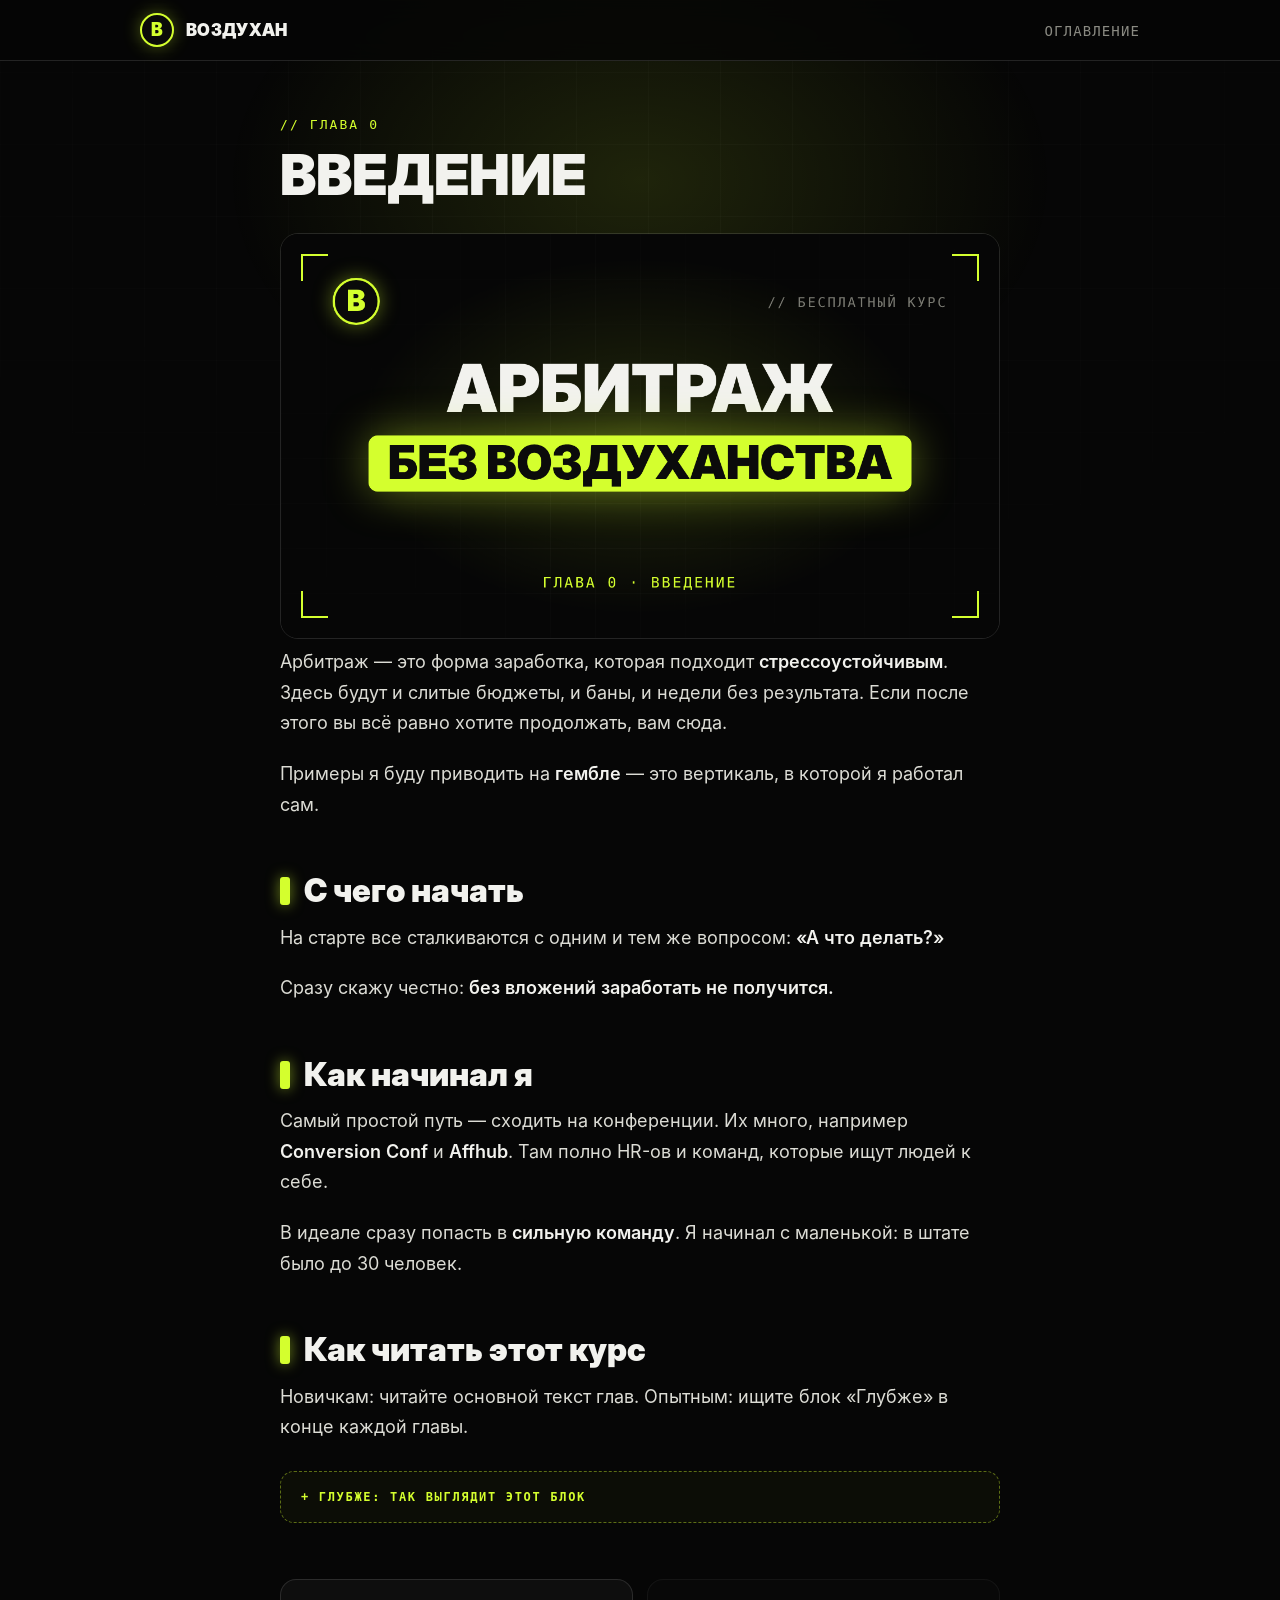
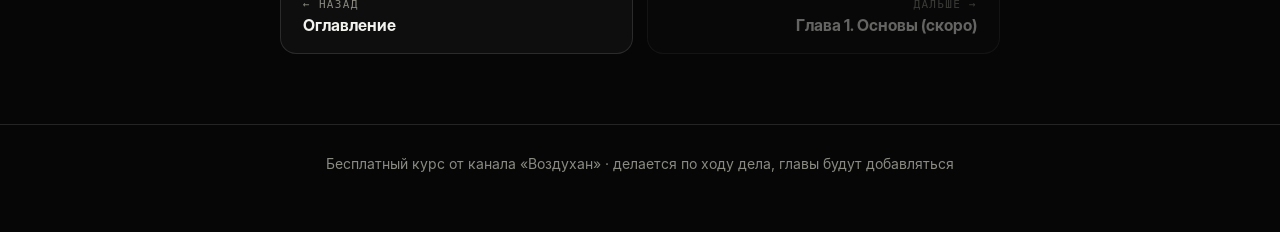
==== chapters/00-vvedenie.html @ 366d2a99 "Курс «Арбитраж без воздуханства»: главная и глава 0 Co-Authored-By: Claude Sonnet 5.5 <noreply@anthr" ====
<!doctype html>
<html lang="ru">
<head>
<meta charset="utf-8">
<meta name="viewport" content="width=device-width,initial-scale=1">
<title>Глава 0. Введение — Арбитраж без воздуханства</title>
<meta name="description" content="С чего начать в арбитраже трафика, зачем нужны вложения и как попасть в команду. Бесплатный курс канала «Воздухан».">
<meta property="og:type" content="website">
<meta property="og:title" content="Глава 0. Введение — Арбитраж без воздуханства">
<meta property="og:description" content="С чего начать в арбитраже трафика, зачем нужны вложения и как попасть в команду. Бесплатный курс канала «Воздухан».">
<meta property="og:image" content="https://plata1213.github.io/arbitrage-course/assets/cover.png">
<meta property="og:url" content="https://plata1213.github.io/arbitrage-course/chapters/00-vvedenie.html">
<meta name="twitter:card" content="summary_large_image">
<meta name="theme-color" content="#060606">
<link rel="stylesheet" href="../assets/style.css">
</head>
<body>
<div class="progress"></div>
<header class="top"><div class="wrap wide">
<a class="brand" href="../index.html"><span class="logo">В</span>Воздухан</a>
<nav><a href="../index.html#toc">Оглавление</a></nav>
</div></header>
<main><article class="wrap">
<div class="kicker">// глава 0</div>
<h1>Введение</h1>
<img class="cover" src="../assets/cover.png" alt="Арбитраж без воздуханства — бесплатный курс">

<p>Арбитраж — это форма заработка, которая подходит <strong>стрессоустойчивым</strong>. Здесь будут и слитые бюджеты, и баны, и недели без результата. Если после этого вы всё равно хотите продолжать, вам сюда.</p>
<p>Примеры я буду приводить на <strong>гембле</strong> — это вертикаль, в которой я работал сам.</p>

<h2>С чего начать</h2>
<p>На старте все сталкиваются с одним и тем же вопросом: <strong>«А что делать?»</strong></p>
<p>Сразу скажу честно: <strong>без вложений заработать не получится.</strong></p>

<h2>Как начинал я</h2>
<p>Самый простой путь — сходить на конференции. Их много, например <strong>Conversion Conf</strong> и <strong>Affhub</strong>. Там полно HR-ов и команд, которые ищут людей к себе.</p>
<p>В идеале сразу попасть в <strong>сильную команду</strong>. Я начинал с маленькой: в штате было до 30 человек.</p>

<h2>Как читать этот курс</h2>
<p>Новичкам: читайте основной текст глав. Опытным: ищите блок «Глубже» в конце каждой главы.</p>
<details class="deep"><summary>Глубже: так выглядит этот блок</summary>
<p>В таких блоках будут цифры, нюансы и разборы для тех, кто уже в теме. Новичок может смело пропускать.</p>
</details>

<nav class="pager">
<a href="../index.html#toc"><small>← назад</small>Оглавление</a>
<span class="r"><small>дальше →</small>Глава 1. Основы (скоро)</span>
</nav>
</article></main>
<footer><div class="wrap">Бесплатный курс от канала «Воздухан» · делается по ходу дела, главы будут добавляться</div></footer>
<script src="../assets/app.js"></script>
</body></html>
---- assets/style.css ----
@font-face{font-family:"Inter";src:url(fonts/Inter-Regular.otf);font-weight:400;font-display:swap}
@font-face{font-family:"Inter";src:url(fonts/Inter-Medium.otf);font-weight:500;font-display:swap}
@font-face{font-family:"Inter";src:url(fonts/Inter-SemiBold.otf);font-weight:600;font-display:swap}
@font-face{font-family:"Inter Display";src:url(fonts/InterDisplay-Bold.otf);font-weight:700;font-display:swap}
@font-face{font-family:"Inter Display";src:url(fonts/InterDisplay-Black.otf);font-weight:900;font-display:swap}
:root{--bg:#060606;--card:#0e0e0e;--line:#ffffff1f;--ink:#f2f2ee;--mut:#8a8a82;--acc:#d4ff2e;
--disp:"Inter Display","Inter",system-ui,sans-serif;--body:"Inter",system-ui,-apple-system,"Segoe UI",sans-serif;
--mono:ui-monospace,"JetBrains Mono","DejaVu Sans Mono",Consolas,monospace;color-scheme:dark}
*{box-sizing:border-box}
html{scroll-behavior:smooth}
body{margin:0;background:var(--bg);color:var(--ink);font:400 18px/1.7 var(--body);-webkit-font-smoothing:antialiased;min-height:100vh;position:relative}
body::before{content:"";position:fixed;inset:0;z-index:-2;background-image:linear-gradient(#ffffff14 1px,transparent 1px),linear-gradient(90deg,#ffffff14 1px,transparent 1px);background-size:72px 72px;opacity:.35;-webkit-mask-image:radial-gradient(80% 60% at 50% 20%,#000,transparent);mask-image:radial-gradient(80% 60% at 50% 20%,#000,transparent)}
body::after{content:"";position:fixed;left:50%;top:-120px;width:900px;height:600px;transform:translateX(-50%);z-index:-1;background:radial-gradient(#d4ff2e1f,transparent 65%);pointer-events:none}
a{color:var(--acc);text-underline-offset:3px}
.wrap{max-width:760px;margin:0 auto;padding:0 20px}
.wrap.wide{max-width:1040px}
/* top bar */
.top{position:sticky;top:0;z-index:10;backdrop-filter:blur(14px);-webkit-backdrop-filter:blur(14px);background:#060606cc;border-bottom:1px solid var(--line)}
.top .wrap{display:flex;align-items:center;justify-content:space-between;height:60px}
.brand{display:flex;align-items:center;gap:12px;text-decoration:none;color:var(--ink);font:900 17px var(--disp);letter-spacing:.02em;text-transform:uppercase}
.logo{width:34px;height:34px;border-radius:50%;border:2px solid var(--acc);display:grid;place-items:center;color:var(--acc);font:900 18px var(--disp);box-shadow:0 0 18px #d4ff2e55;background:#0a0a0a;line-height:1;padding-bottom:1px}
.top nav a{font:500 14px var(--mono);letter-spacing:.08em;text-transform:uppercase;color:var(--mut);text-decoration:none;padding:8px 0}
.top nav a:hover{color:var(--acc)}
.progress{position:fixed;left:0;top:0;height:3px;width:0;background:var(--acc);box-shadow:0 0 12px var(--acc);z-index:20}
/* hero */
.hero{padding:76px 0 40px;text-align:center}
.hero .wrap{max-width:1040px}
.kicker{font:500 13px var(--mono);letter-spacing:.16em;text-transform:uppercase;color:var(--mut)}
.hero h1{font:900 clamp(40px,9vw,84px)/1.02 var(--disp);text-transform:uppercase;margin:22px 0 0;letter-spacing:-.01em}
.plate{display:inline-block;background:var(--acc);color:#0b0b0b;padding:.05em .28em .12em;border-radius:.16em;margin-top:.14em;box-shadow:0 0 70px #d4ff2e55}
.hero p.lead{max-width:560px;margin:30px auto 0;font-size:20px;color:#c9c9c2}
.cta{display:inline-flex;align-items:center;gap:10px;margin-top:36px;background:var(--acc);color:#0b0b0b;font:700 17px var(--disp);padding:16px 30px;border-radius:999px;text-decoration:none;box-shadow:0 0 40px #d4ff2e55;transition:transform .2s,box-shadow .2s}
.cta:hover{transform:translateY(-2px);box-shadow:0 0 56px #d4ff2e88}
/* toc */
.section-title{font:500 13px var(--mono);letter-spacing:.16em;text-transform:uppercase;color:var(--mut);margin:56px 0 18px}
.toc{display:grid;grid-template-columns:repeat(auto-fill,minmax(300px,1fr));gap:14px;padding:0;list-style:none;margin:0 0 70px}
.toc li{position:relative}
.toc a,.toc .soon{display:flex;gap:18px;align-items:center;min-height:88px;padding:18px 20px;background:var(--card);border:1px solid var(--line);border-radius:18px;text-decoration:none;color:var(--ink);transition:border-color .2s,box-shadow .2s,transform .2s}
.toc a:hover{border-color:var(--acc);box-shadow:0 0 30px #d4ff2e22;transform:translateY(-2px)}
.toc .n{font:900 34px var(--disp);color:var(--acc);min-width:44px;text-align:center}
.toc .t{font:700 18px/1.25 var(--disp)}
.toc .d{font-size:14px;color:var(--mut);margin-top:4px;line-height:1.4}
.toc .soon{opacity:.45;cursor:default}
.toc .soon .t{padding-right:46px}
.toc .soon .n{color:var(--mut)}
.badge{position:absolute;right:14px;top:12px;font:500 11px var(--mono);letter-spacing:.1em;text-transform:uppercase;color:var(--mut)}
/* article */
article.wrap{padding:56px 20px 30px}
article .kicker{color:var(--acc)}
article h1{font:900 clamp(34px,7vw,56px)/1.06 var(--disp);margin:14px 0 8px;text-transform:uppercase}
article .cover{width:100%;border-radius:18px;border:1px solid var(--line);margin:28px 0 8px;display:block}
article h2{font:900 clamp(24px,4.5vw,32px)/1.2 var(--disp);margin:52px 0 12px;display:flex;align-items:center;gap:14px}
article h2::before{content:"";width:10px;height:28px;border-radius:3px;background:var(--acc);box-shadow:0 0 14px #d4ff2e88;flex:none}
article p{margin:0 0 20px;color:#dcdcd5}
article strong{color:var(--ink);font-weight:600}
.note{border:1px solid var(--line);border-left:3px solid var(--acc);background:var(--card);border-radius:14px;padding:18px 22px;margin:28px 0}
.note b{font:700 12px var(--mono);letter-spacing:.14em;text-transform:uppercase;color:var(--acc);display:block;margin-bottom:6px}
.note p{margin:0;color:#c9c9c2;font-size:17px}
details.deep{border:1px dashed #d4ff2e66;border-radius:14px;padding:4px 20px;margin:28px 0;background:#d4ff2e08}
details.deep summary{cursor:pointer;font:700 12px var(--mono);letter-spacing:.14em;text-transform:uppercase;color:var(--acc);padding:14px 0;list-style:none}
details.deep summary::-webkit-details-marker{display:none}
details.deep summary::before{content:"+ ";}
details.deep[open] summary::before{content:"− ";}
.pager{display:flex;justify-content:space-between;gap:14px;margin:56px 0 40px;flex-wrap:wrap}
.pager a,.pager span{flex:1;min-width:200px;padding:18px 22px;border:1px solid var(--line);border-radius:16px;background:var(--card);text-decoration:none;color:var(--ink);font:700 16px var(--disp)}
.pager small{display:block;font:500 11px var(--mono);letter-spacing:.12em;text-transform:uppercase;color:var(--mut);margin-bottom:4px}
.pager a:hover{border-color:var(--acc)}
.pager .r{text-align:right}
.pager span{opacity:.4}
footer{border-top:1px solid var(--line);padding:30px 0 60px;color:var(--mut);font:400 14px var(--body);text-align:center}
@media(max-width:560px){body{font-size:17px}.hero{padding:52px 0 24px}.top nav a{font-size:12px}.toc{grid-template-columns:1fr}.pager .r{text-align:left}}
@media(prefers-reduced-motion:reduce){*{transition:none!important;scroll-behavior:auto!important}}
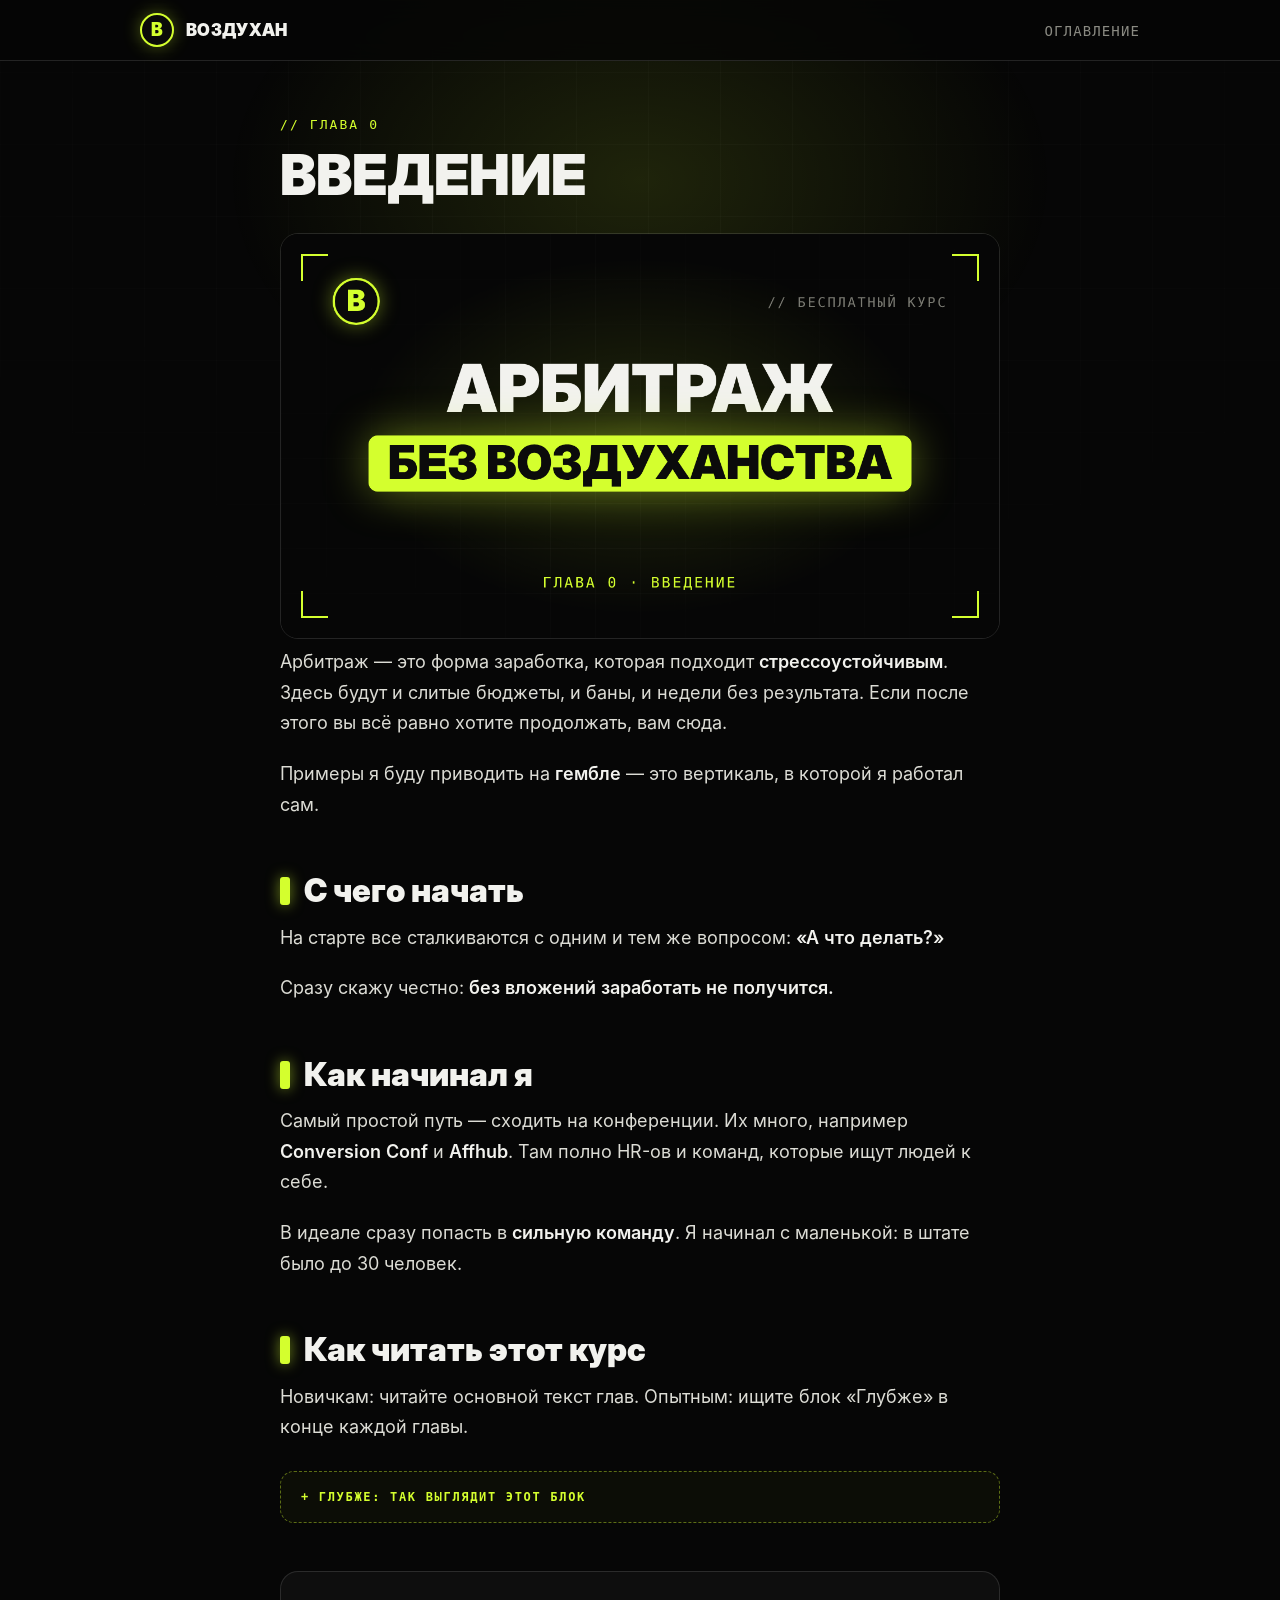
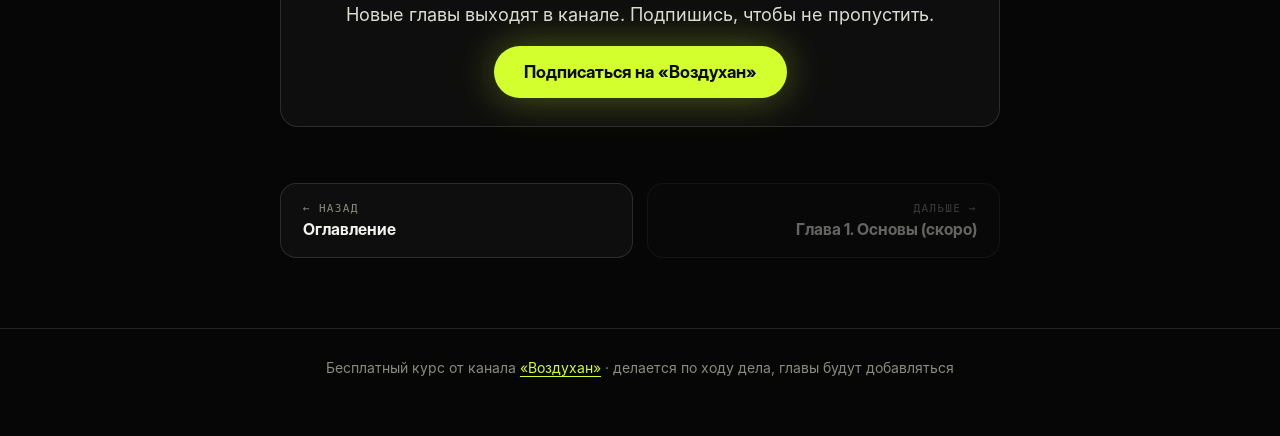
==== commit 7c7d0473: "Добавлена ссылка на Telegram-канал: кнопка на главной, блок в главе, подвал Co-Authored-By: Claude S" ====
--- a/chapters/00-vvedenie.html
+++ b/chapters/00-vvedenie.html
@@ -42,11 +42,13 @@
 <p>В таких блоках будут цифры, нюансы и разборы для тех, кто уже в теме. Новичок может смело пропускать.</p>
 </details>
 
+<div class="sub"><p>Новые главы выходят в канале. Подпишись, чтобы не пропустить.</p><a class="cta" href="https://t.me/+eh5fYWmZDxxhMjFi" target="_blank" rel="noopener">Подписаться на «Воздухан»</a></div>
+
 <nav class="pager">
 <a href="../index.html#toc"><small>← назад</small>Оглавление</a>
 <span class="r"><small>дальше →</small>Глава 1. Основы (скоро)</span>
 </nav>
 </article></main>
-<footer><div class="wrap">Бесплатный курс от канала «Воздухан» · делается по ходу дела, главы будут добавляться</div></footer>
+<footer><div class="wrap">Бесплатный курс от канала <a href="https://t.me/+eh5fYWmZDxxhMjFi" target="_blank" rel="noopener">«Воздухан»</a> · делается по ходу дела, главы будут добавляться</div></footer>
 <script src="../assets/app.js"></script>
 </body></html>
--- a/assets/style.css
+++ b/assets/style.css
@@ -70,3 +70,11 @@
 footer{border-top:1px solid var(--line);padding:30px 0 60px;color:var(--mut);font:400 14px var(--body);text-align:center}
 @media(max-width:560px){body{font-size:17px}.hero{padding:52px 0 24px}.top nav a{font-size:12px}.toc{grid-template-columns:1fr}.pager .r{text-align:left}}
 @media(prefers-reduced-motion:reduce){*{transition:none!important;scroll-behavior:auto!important}}
+
+.cta.ghost{background:transparent;color:var(--ink);border:1px solid var(--line);box-shadow:none;margin-left:12px}
+.cta.ghost:hover{border-color:var(--acc);color:var(--acc);box-shadow:0 0 30px #d4ff2e22}
+.btns{display:flex;flex-wrap:wrap;gap:12px;justify-content:center;margin-top:36px}
+.btns .cta,.btns .cta.ghost{margin:0}
+.sub{margin:48px 0 0;text-align:center;border:1px solid var(--line);background:var(--card);border-radius:18px;padding:28px 22px}
+.sub p{margin:0 0 16px;color:#dcdcd5}
+.sub .cta{margin-top:0}
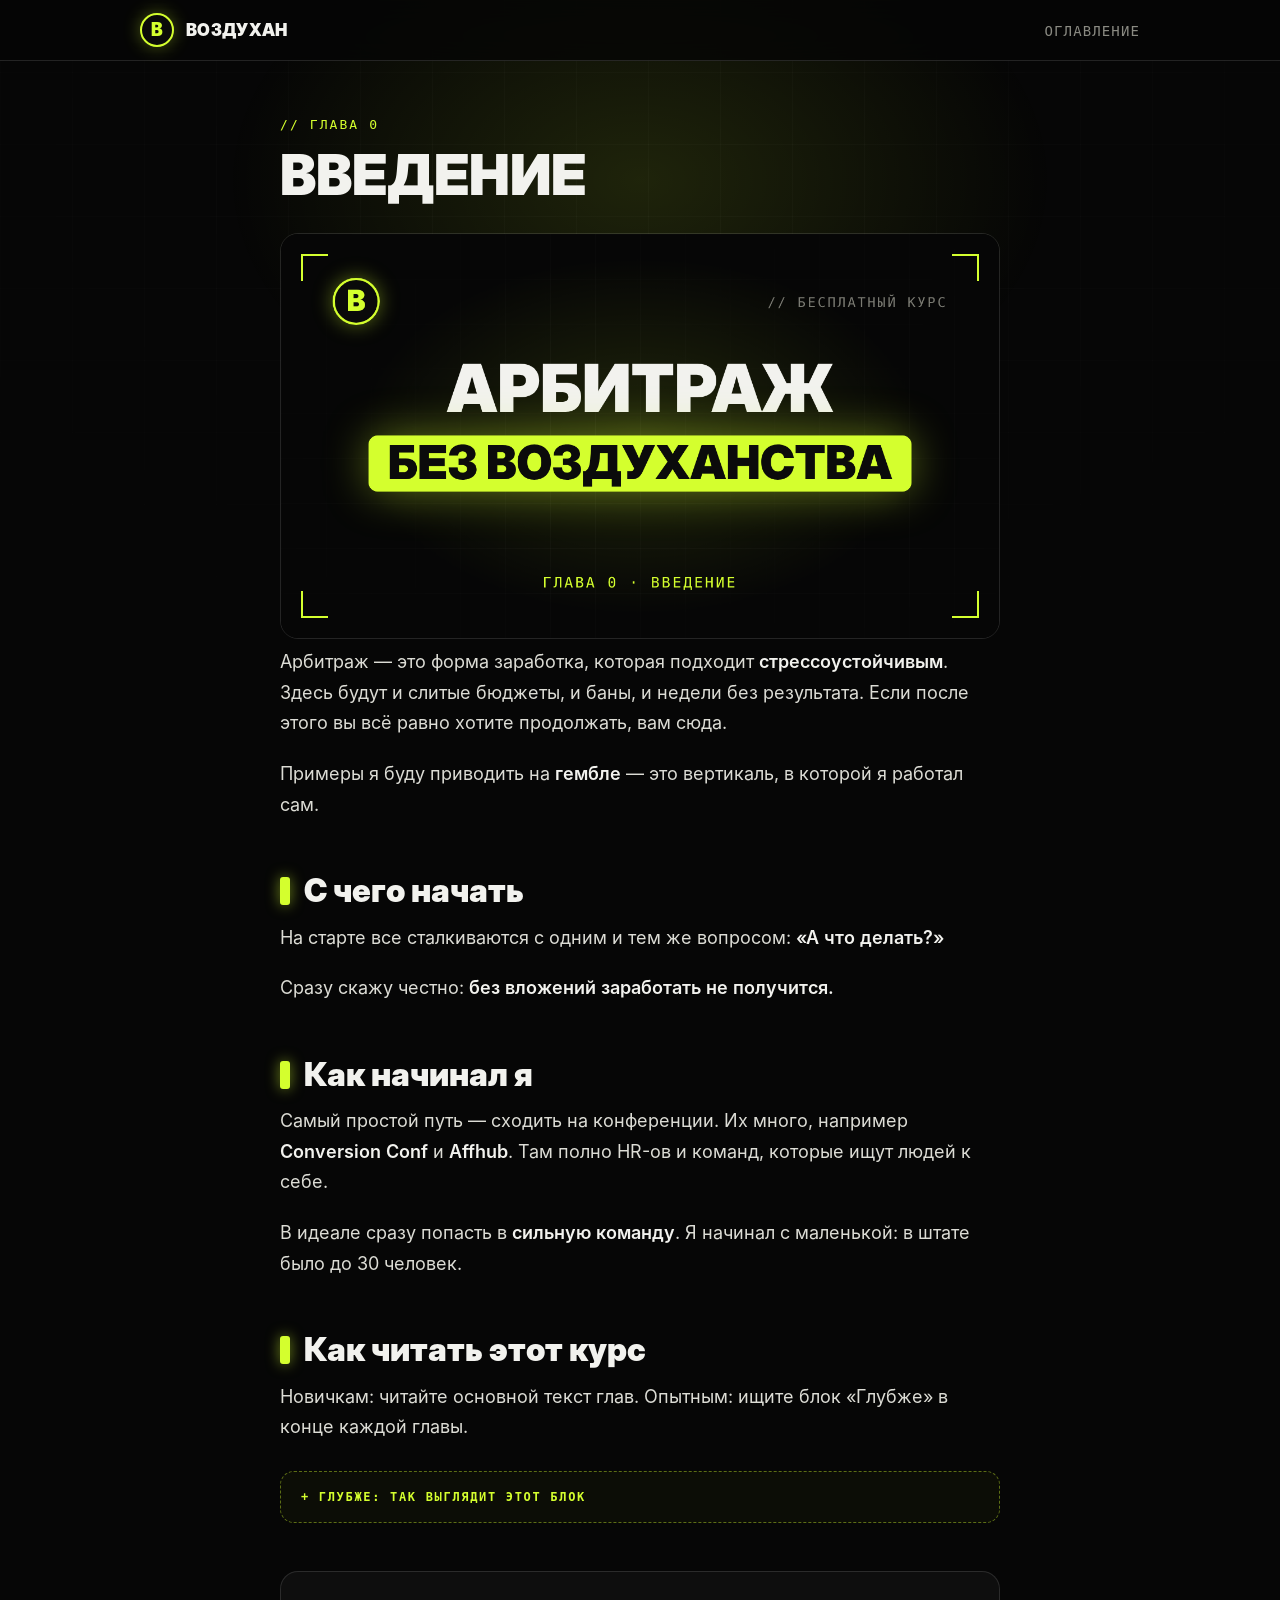
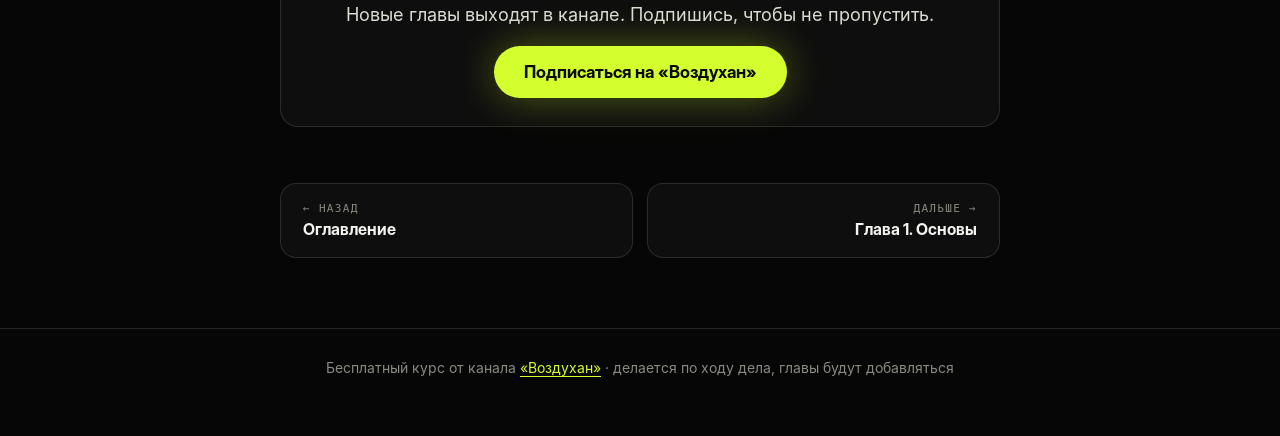
==== commit 56ff72e5: "Глава 1: Основы (цепочка, ГЕО и тиры, цена, пример Бельгии) Co-Authored-By: Claude Sonnet 5.5 <norep" ====
--- a/chapters/00-vvedenie.html
+++ b/chapters/00-vvedenie.html
@@ -46,7 +46,7 @@
 
 <nav class="pager">
 <a href="../index.html#toc"><small>← назад</small>Оглавление</a>
-<span class="r"><small>дальше →</small>Глава 1. Основы (скоро)</span>
+<a class="r" href="01-osnovy.html"><small>дальше →</small>Глава 1. Основы</a>
 </nav>
 </article></main>
 <footer><div class="wrap">Бесплатный курс от канала <a href="https://t.me/+eh5fYWmZDxxhMjFi" target="_blank" rel="noopener">«Воздухан»</a> · делается по ходу дела, главы будут добавляться</div></footer>
--- a/assets/style.css
+++ b/assets/style.css
@@ -78,3 +78,13 @@
 .sub{margin:48px 0 0;text-align:center;border:1px solid var(--line);background:var(--card);border-radius:18px;padding:28px 22px}
 .sub p{margin:0 0 16px;color:#dcdcd5}
 .sub .cta{margin-top:0}
+
+article ul{margin:0 0 20px;padding-left:22px;color:#dcdcd5}
+article li{margin:6px 0}
+.tblwrap{overflow-x:auto;margin:6px 0 20px;border:1px solid var(--line);border-radius:14px;background:var(--card)}
+.tbl{width:100%;border-collapse:collapse;font-size:16px}
+.tbl th{font:700 12px var(--mono);letter-spacing:.12em;text-transform:uppercase;color:var(--acc);text-align:left;padding:14px 18px;border-bottom:1px solid var(--line)}
+.tbl td{padding:14px 18px;border-bottom:1px solid #ffffff10;color:#dcdcd5}
+.tbl tr:last-child td{border-bottom:0}
+.tbl td:first-child{font-weight:600;color:var(--ink)}
+.tbl td:last-child{font:700 17px var(--disp);color:var(--acc)}
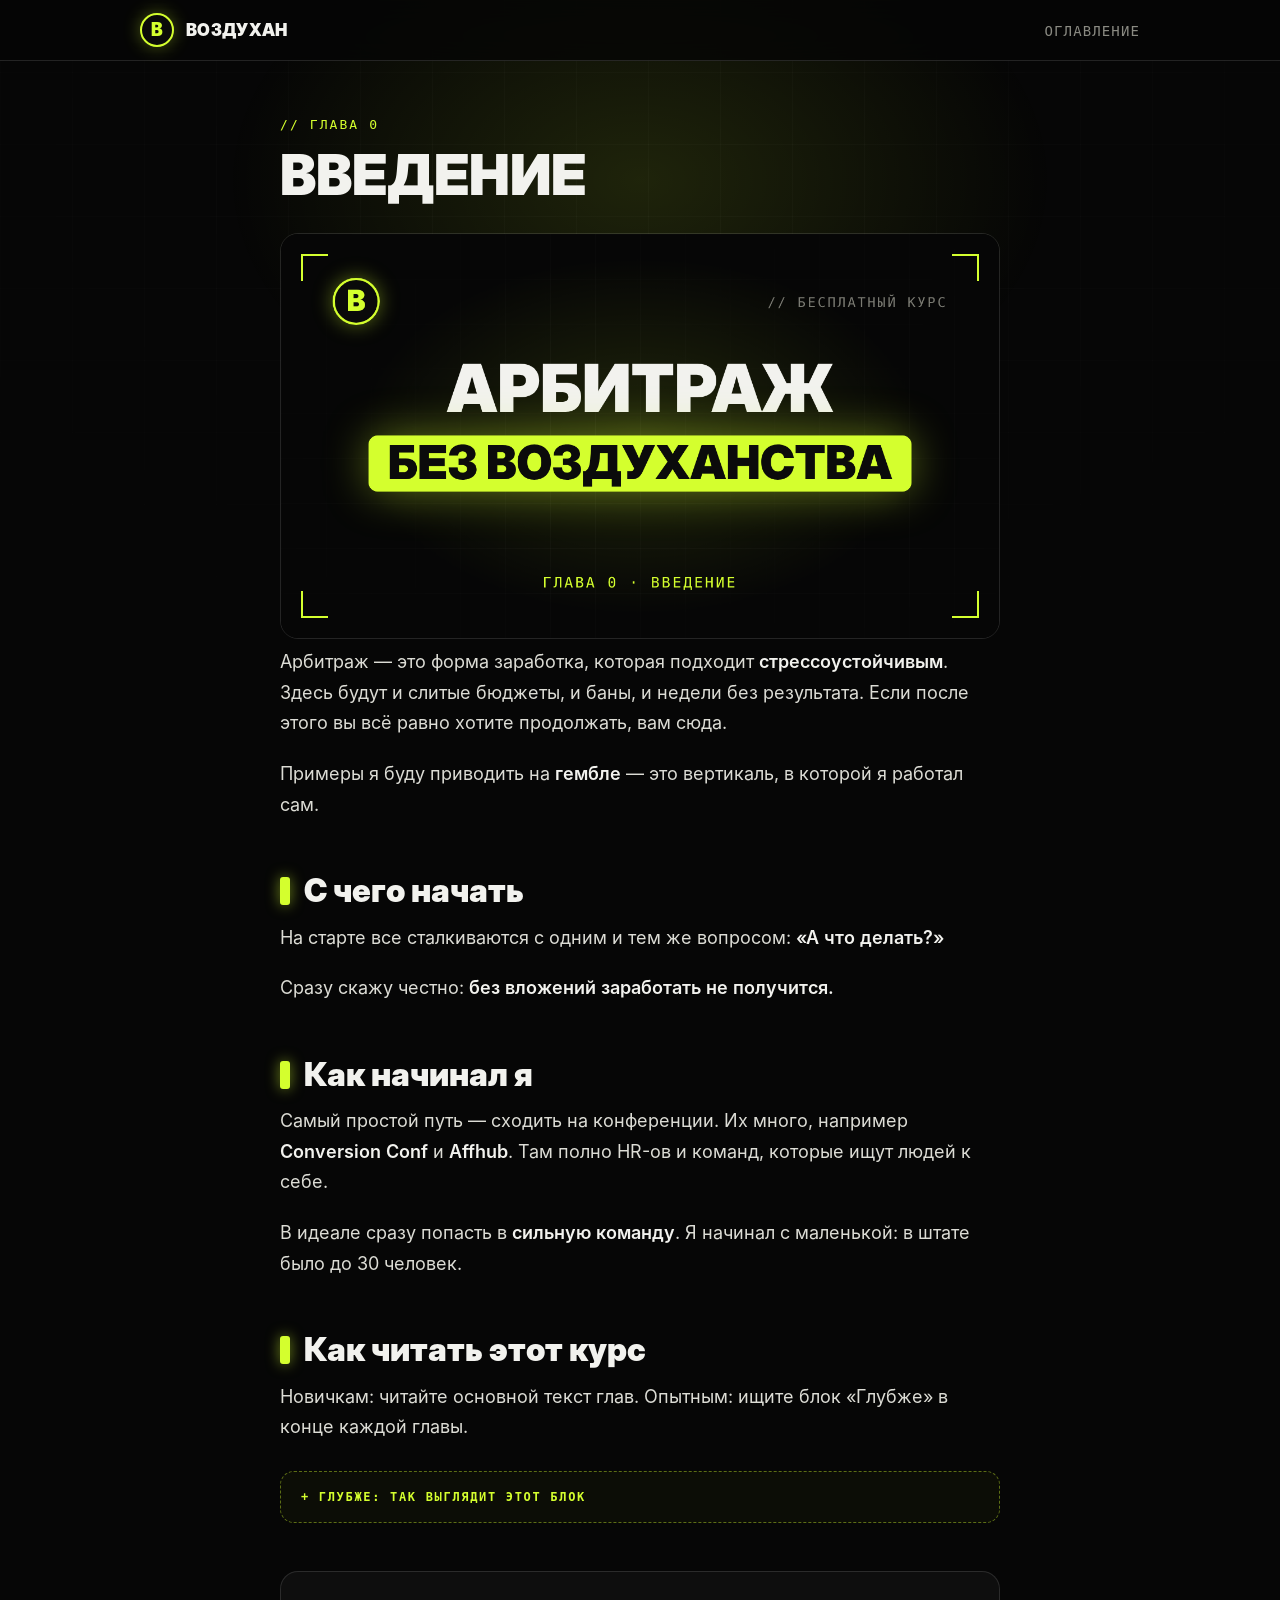
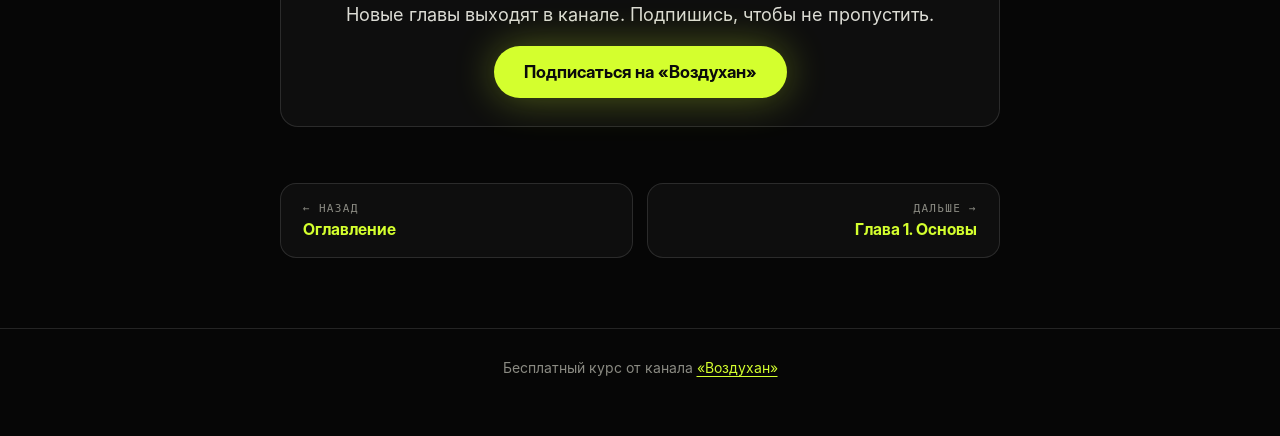
==== commit 791a0bce: "Глава 7: Куда расти дальше; курс полностью опубликован Co-Authored-By: Claude Sonnet 5.5 <noreply@an" ====
--- a/chapters/00-vvedenie.html
+++ b/chapters/00-vvedenie.html
@@ -13,6 +13,8 @@
 <meta name="twitter:card" content="summary_large_image">
 <meta name="theme-color" content="#060606">
 <link rel="stylesheet" href="../assets/style.css">
+<link rel="icon" type="image/png" href="../assets/favicon.png">
+<link rel="apple-touch-icon" href="../assets/apple-touch-icon.png">
 </head>
 <body>
 <div class="progress"></div>
@@ -49,6 +51,6 @@
 <a class="r" href="01-osnovy.html"><small>дальше →</small>Глава 1. Основы</a>
 </nav>
 </article></main>
-<footer><div class="wrap">Бесплатный курс от канала <a href="https://t.me/+eh5fYWmZDxxhMjFi" target="_blank" rel="noopener">«Воздухан»</a> · делается по ходу дела, главы будут добавляться</div></footer>
+<footer><div class="wrap">Бесплатный курс от канала <a href="https://t.me/+eh5fYWmZDxxhMjFi" target="_blank" rel="noopener">«Воздухан»</a></div></footer>
 <script src="../assets/app.js"></script>
 </body></html>
--- a/assets/style.css
+++ b/assets/style.css
@@ -88,3 +88,54 @@
 .tbl tr:last-child td{border-bottom:0}
 .tbl td:first-child{font-weight:600;color:var(--ink)}
 .tbl td:last-child{font:700 17px var(--disp);color:var(--acc)}
+
+.car{margin:6px 0 22px}
+.car-track{display:flex;gap:12px;overflow-x:auto;scroll-snap-type:x mandatory;scrollbar-width:none;-webkit-overflow-scrolling:touch}
+.car-track::-webkit-scrollbar{display:none}
+.slide{flex:0 0 78%;scroll-snap-align:center;margin:0;border:1px solid var(--line);border-radius:16px;height:190px;display:flex;align-items:center;justify-content:center;position:relative;overflow:hidden}
+.slide img{max-width:78%;max-height:62%;object-fit:contain;margin:0;border:0;border-radius:0;box-shadow:none}
+.slide figcaption{position:absolute;left:12px;bottom:10px;font:700 11px var(--mono);letter-spacing:.12em;text-transform:uppercase;color:#fff;background:#000c;padding:4px 8px;border-radius:6px}
+.car-nav{display:flex;align-items:center;justify-content:center;gap:14px;margin-top:12px}
+.car-b{width:38px;height:38px;border-radius:50%;border:1px solid var(--line);background:var(--card);color:var(--acc);font-size:18px;cursor:pointer}
+.car-b:hover{border-color:var(--acc)}
+.car-dots{display:flex;gap:8px}
+.car-dots i{width:8px;height:8px;border-radius:50%;background:#ffffff30;display:block}
+.car-dots i.on{background:var(--acc)}
+@media(min-width:700px){.slide{flex-basis:46%}}
+
+.fbfig{margin:6px 0 22px;text-align:center}
+.fbfig img{width:150px;height:150px;border-radius:30px;box-shadow:0 0 40px #1877f233;border:0;margin:0 auto}
+
+img.fig{display:block;width:100%;height:auto;border:1px solid var(--line);border-radius:14px;margin:8px 0 22px}
+
+article h3{font:800 20px var(--disp);margin:26px 0 10px;color:var(--ink)}
+.pair{border:1px solid var(--line);border-radius:16px;padding:16px;margin:12px 0 18px;background:var(--card)}
+.pair.good{border-color:var(--acc)}
+.pair.bad{border-color:#ff4d4d88}
+.tagl{display:inline-block;font:700 11px var(--mono);letter-spacing:.14em;text-transform:uppercase;padding:5px 10px;border-radius:7px;margin-bottom:12px}
+.good .tagl{background:var(--acc);color:#0b0b0b}
+.bad .tagl{background:#ff4d4d;color:#fff}
+.pairrow{display:flex;align-items:center;gap:10px}
+.pairrow figure{flex:1;margin:0;min-width:0}
+.pairrow img{width:100%;height:auto;border-radius:10px;border:0;display:block;margin:0}
+.pairrow figcaption{font:600 12px var(--mono);color:#9a9a92;margin-top:8px;text-align:center}
+.pa{font-size:24px;color:var(--acc)}
+.bad .pa{color:#ff4d4d}
+.pair .cap{margin:14px 0 0;font-size:15px;color:#b9b9b0}
+
+.shot{margin:8px 0 22px}
+.shot img{display:block;width:100%;height:auto;border:1px solid var(--line);border-radius:14px;margin:0}
+.shot figcaption{font-size:14px;color:#9a9a92;margin-top:10px;line-height:1.5}
+
+.tbl-text td:last-child,.tbl-text td:nth-child(2){font:400 16px var(--sans,inherit);color:#dcdcd5}
+.tbl-text td:last-child{font-weight:700;color:var(--acc)}
+article a:not(.cta){color:var(--acc)}
+
+@media(max-width:600px){
+.tbl-text thead{display:none}
+.tbl-text,.tbl-text tbody,.tbl-text tr,.tbl-text td{display:block;width:100%}
+.tbl-text tr{padding:12px 4px;border-bottom:1px solid #ffffff10}
+.tbl-text tr:last-child{border-bottom:0}
+.tbl-text td{border:0!important;padding:6px 14px}
+.tbl-text td:before{content:attr(data-l);display:block;font:700 11px var(--mono);letter-spacing:.12em;text-transform:uppercase;color:#8a8a82;margin-bottom:3px}
+}
